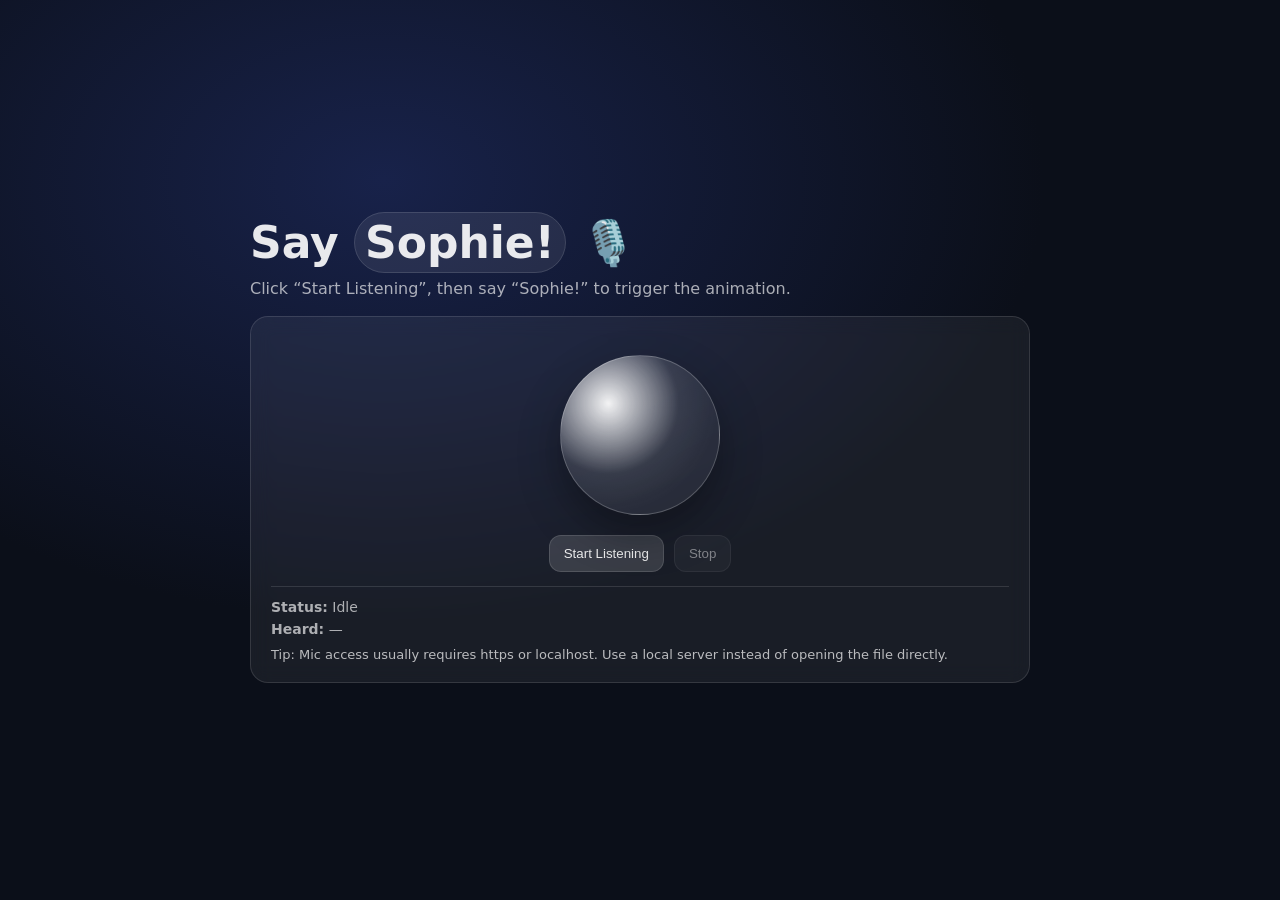
==== Sophie-voice-trigger/index.html @ 1dd47c3d "Added initial files Added initial files and a basic animation test." ====
<!doctype html>
<html lang="en">
<head>
  <meta charset="UTF-8" />
  <meta name="viewport" content="width=device-width, initial-scale=1.0" />
  <title>Sophie Voice Trigger</title>
  <link rel="stylesheet" href="styles.css" />
</head>
<body>
  <main class="wrap">
    <h1>Say <span class="pill">Sophie!</span> 🎙️</h1>
    <p class="sub">Click “Start Listening”, then say “Sophie!” to trigger the animation.</p>

    <section class="panel">
      <div id="orb" class="orb" aria-label="Animation orb"></div>

      <div class="controls">
        <button id="startBtn" class="btn primary">Start Listening</button>
        <button id="stopBtn" class="btn" disabled>Stop</button>
      </div>

      <div class="status">
        <div><strong>Status:</strong> <span id="statusText">Idle</span></div>
        <div><strong>Heard:</strong> <span id="heardText">—</span></div>
      </div>

      <p class="hint" id="hintText"></p>
    </section>
  </main>

  <script src="app.js"></script>
</body>
</html>
---- Sophie-voice-trigger/styles.css ----
:root {
  --bg: #0b0f19;
  --card: rgba(255,255,255,0.06);
  --border: rgba(255,255,255,0.12);
  --text: rgba(255,255,255,0.9);
  --muted: rgba(255,255,255,0.65);
}

* { box-sizing: border-box; }
body {
  margin: 0;
  font-family: system-ui, -apple-system, Segoe UI, Roboto, Arial, sans-serif;
  background: radial-gradient(1200px 800px at 30% 20%, #18224a 0%, var(--bg) 55%);
  color: var(--text);
  min-height: 100vh;
  display: grid;
  place-items: center;
}

.wrap { width: min(780px, 92vw); padding: 28px 0; }
h1 { margin: 0 0 10px; font-size: clamp(28px, 4vw, 44px); }
.sub { margin: 0 0 18px; color: var(--muted); }

.pill {
  padding: 4px 10px;
  border: 1px solid var(--border);
  border-radius: 999px;
  background: rgba(255,255,255,0.08);
}

.panel {
  border: 1px solid var(--border);
  background: var(--card);
  border-radius: 18px;
  padding: 20px;
  backdrop-filter: blur(10px);
}

.orb {
  width: 160px;
  height: 160px;
  border-radius: 50%;
  margin: 18px auto 20px;
  background: radial-gradient(circle at 30% 30%, rgba(255,255,255,0.95), rgba(255,255,255,0.12) 45%, rgba(255,255,255,0.06) 70%);
  border: 1px solid rgba(255,255,255,0.22);
  box-shadow: 0 18px 40px rgba(0,0,0,0.35);
  transform: translateZ(0);
}

/* Triggered animation */
.orb.play {
  animation: sophieBurst 900ms ease-in-out 1;
}

@keyframes sophieBurst {
  0%   { transform: scale(1); filter: brightness(1); box-shadow: 0 18px 40px rgba(0,0,0,0.35); }
  35%  { transform: scale(1.18); filter: brightness(1.4); box-shadow: 0 0 55px rgba(255,255,255,0.35); }
  70%  { transform: scale(0.98); filter: brightness(1.1); box-shadow: 0 0 75px rgba(160, 210, 255, 0.35); }
  100% { transform: scale(1); filter: brightness(1); box-shadow: 0 18px 40px rgba(0,0,0,0.35); }
}

.controls {
  display: flex;
  gap: 10px;
  justify-content: center;
  margin: 6px 0 14px;
}

.btn {
  border: 1px solid var(--border);
  background: rgba(255,255,255,0.08);
  color: var(--text);
  padding: 10px 14px;
  border-radius: 12px;
  cursor: pointer;
  transition: transform 120ms ease, background 120ms ease;
}
.btn:hover { transform: translateY(-1px); background: rgba(255,255,255,0.12); }
.btn:disabled { opacity: 0.5; cursor: not-allowed; transform: none; }

.btn.primary {
  background: rgba(255,255,255,0.14);
}

.status {
  display: grid;
  gap: 6px;
  color: var(--muted);
  font-size: 14px;
  border-top: 1px solid var(--border);
  padding-top: 12px;
}

.hint {
  margin: 10px 0 0;
  color: rgba(255,255,255,0.7);
  font-size: 13px;
}

body::before {
  content: "";
  position: fixed;
  inset: 0;
  background: url("assets/fireplace.gif") center / cover no-repeat;
  image-rendering: pixelated; /* keeps pixel art crisp-ish */
  opacity: 0.35;             /* adjust to taste */
  filter: blur(0px);         /* optional */
  z-index: -1;
  pointer-events: none;
}
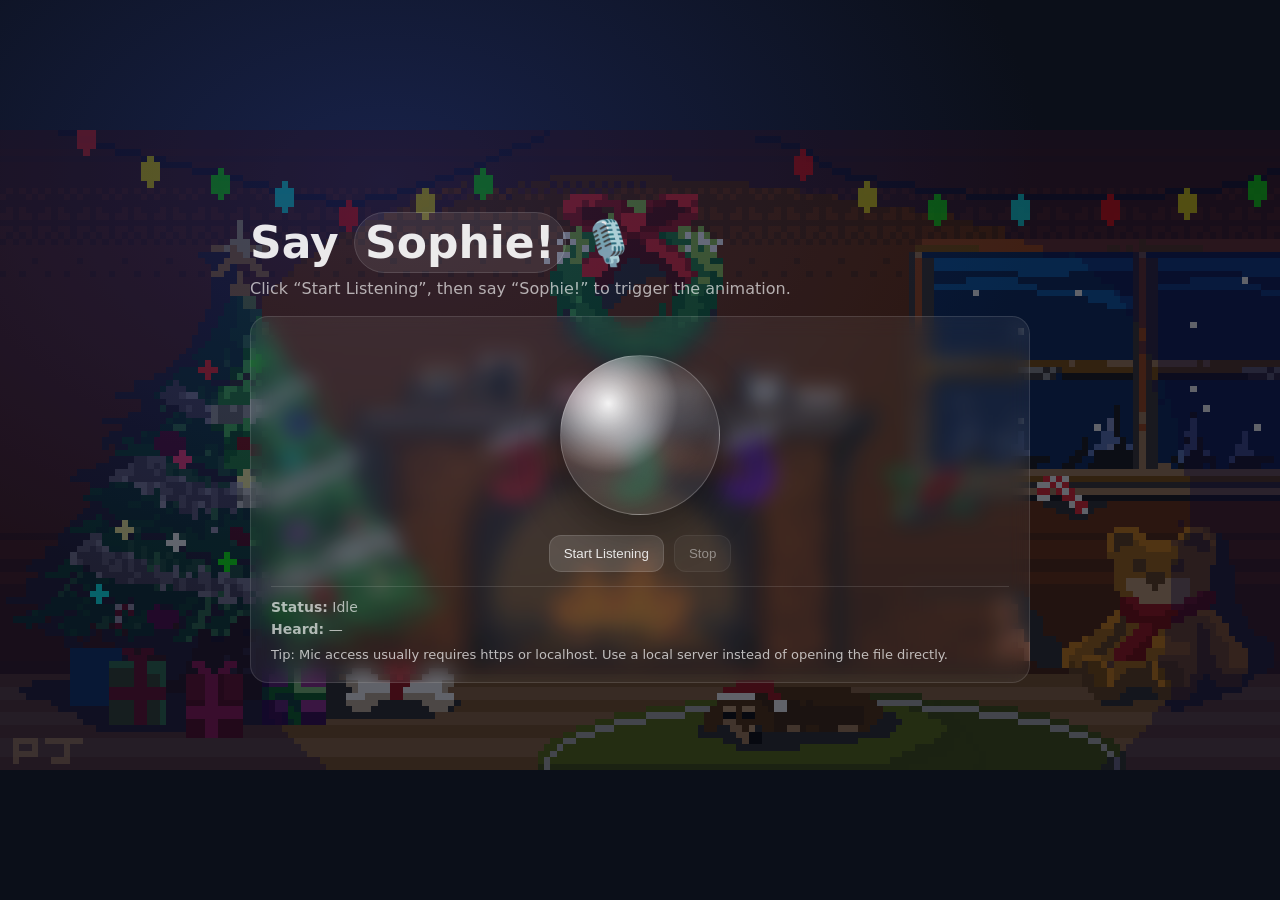
==== commit b59ad904: "Added some assets and messed around with positioning Added some assets and messed around with the po" ====
--- a/Sophie-voice-trigger/index.html
+++ b/Sophie-voice-trigger/index.html
@@ -7,6 +7,9 @@
   <link rel="stylesheet" href="styles.css" />
 </head>
 <body>
+    <video id="presentVideo" class="bg-present" autoplay muted loop playsinline>
+  <source src="assets/present.webm" type="video/webm" />
+</video>
   <main class="wrap">
     <h1>Say <span class="pill">Sophie!</span> 🎙️</h1>
     <p class="sub">Click “Start Listening”, then say “Sophie!” to trigger the animation.</p>
--- a/Sophie-voice-trigger/styles.css
+++ b/Sophie-voice-trigger/styles.css
@@ -47,7 +47,7 @@
   transform: translateZ(0);
 }
 
-/* Triggered animation */
+
 .orb.play {
   animation: sophieBurst 900ms ease-in-out 1;
 }
@@ -101,10 +101,23 @@
   content: "";
   position: fixed;
   inset: 0;
-  background: url("assets/fireplace.gif") center / cover no-repeat;
-  image-rendering: pixelated; /* keeps pixel art crisp-ish */
-  opacity: 0.35;             /* adjust to taste */
-  filter: blur(0px);         /* optional */
+  background: url("assets/background.gif") center / cover no-repeat;
+  background-size: contain;
+  image-rendering: pixelated; 
+  opacity: 0.35;             
+  filter: blur(0px);         
   z-index: -1;
   pointer-events: none;
-}+}
+
+.bg-present {
+  position: fixed;
+  width: 420px;     /* size */
+  height: 420px;
+  right: 760px;      /* position */
+  bottom: -60px;
+  object-fit: contain;
+  z-index: 0;       
+  pointer-events: none;
+}
+.wrap { position: relative; z-index: 1; } 
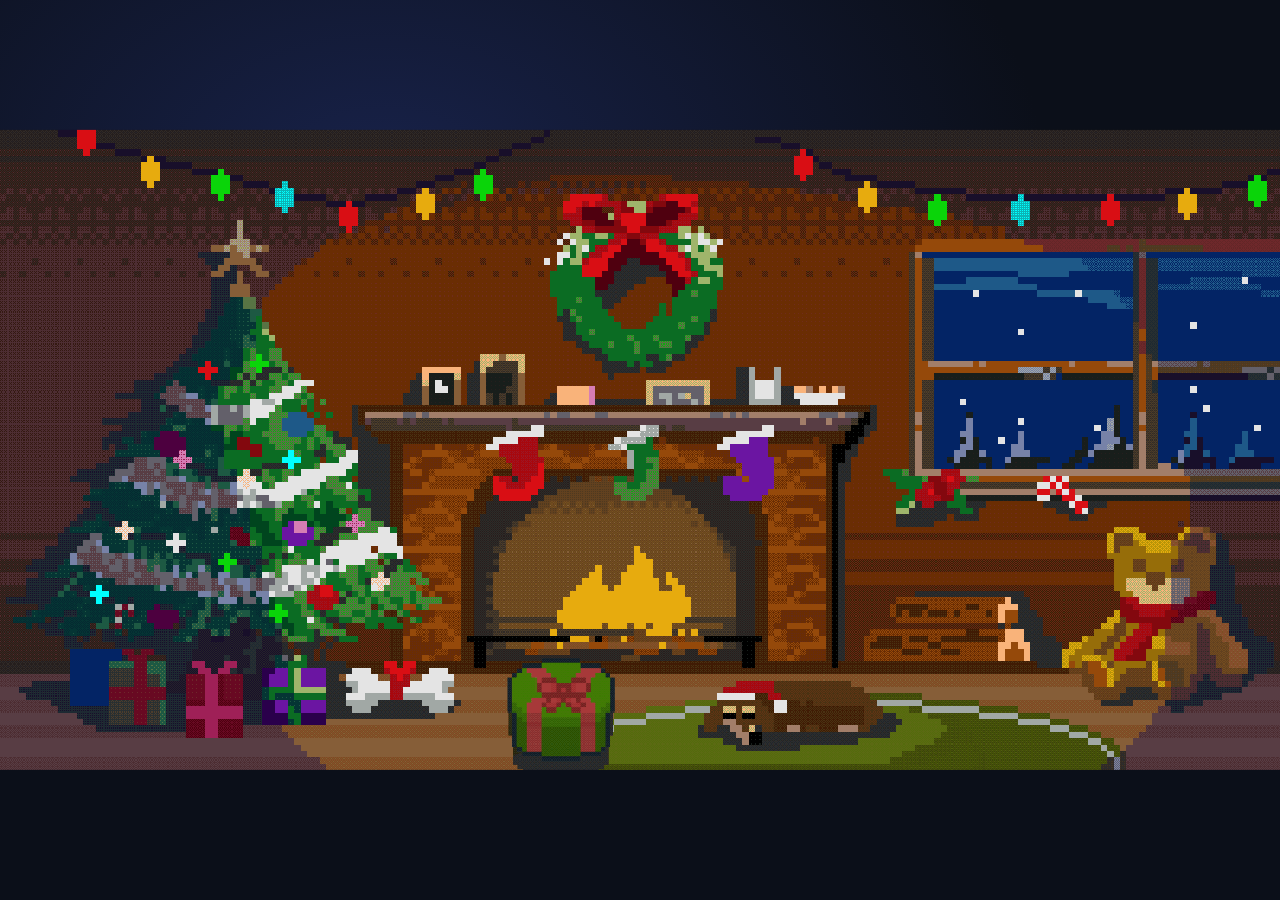
==== commit cc4e16df: "Finished project Finished project and added the music." ====
--- a/Sophie-voice-trigger/index.html
+++ b/Sophie-voice-trigger/index.html
@@ -4,33 +4,24 @@
   <meta charset="UTF-8" />
   <meta name="viewport" content="width=device-width, initial-scale=1.0" />
   <title>Sophie Voice Trigger</title>
+  
+  <link rel="preconnect" href="https://fonts.googleapis.com">
+  <link rel="preconnect" href="https://fonts.gstatic.com" crossorigin>
+  <link href="https://fonts.googleapis.com/css2?family=Press+Start+2P&display=swap" rel="stylesheet">
+
   <link rel="stylesheet" href="styles.css" />
 </head>
 <body>
     <video id="presentVideo" class="bg-present" autoplay muted loop playsinline>
-  <source src="assets/present.webm" type="video/webm" />
-</video>
-  <main class="wrap">
-    <h1>Say <span class="pill">Sophie!</span> 🎙️</h1>
-    <p class="sub">Click “Start Listening”, then say “Sophie!” to trigger the animation.</p>
+      <source src="assets/Idle.gif" type="video/gif" />
+    </video>
+  
+    <audio id="bgMusic" loop>
+      <source src="assets/music.mp3" type="audio/mp3" />
+    </audio>
 
-    <section class="panel">
-      <div id="orb" class="orb" aria-label="Animation orb"></div>
-
-      <div class="controls">
-        <button id="startBtn" class="btn primary">Start Listening</button>
-        <button id="stopBtn" class="btn" disabled>Stop</button>
-      </div>
-
-      <div class="status">
-        <div><strong>Status:</strong> <span id="statusText">Idle</span></div>
-        <div><strong>Heard:</strong> <span id="heardText">—</span></div>
-      </div>
-
-      <p class="hint" id="hintText"></p>
-    </section>
-  </main>
+    <div id="message" class="christmas-text">Merry Beartempmas!</div>
 
   <script src="app.js"></script>
 </body>
-</html>
+</html>
--- a/Sophie-voice-trigger/styles.css
+++ b/Sophie-voice-trigger/styles.css
@@ -1,123 +1,89 @@
 :root {
   --bg: #0b0f19;
-  --card: rgba(255,255,255,0.06);
-  --border: rgba(255,255,255,0.12);
-  --text: rgba(255,255,255,0.9);
-  --muted: rgba(255,255,255,0.65);
 }
 
 * { box-sizing: border-box; }
+
 body {
   margin: 0;
-  font-family: system-ui, -apple-system, Segoe UI, Roboto, Arial, sans-serif;
+  font-family: 'Press Start 2P', system-ui, sans-serif; 
   background: radial-gradient(1200px 800px at 30% 20%, #18224a 0%, var(--bg) 55%);
-  color: var(--text);
   min-height: 100vh;
-  display: grid;
-  place-items: center;
-}
-
-.wrap { width: min(780px, 92vw); padding: 28px 0; }
-h1 { margin: 0 0 10px; font-size: clamp(28px, 4vw, 44px); }
-.sub { margin: 0 0 18px; color: var(--muted); }
-
-.pill {
-  padding: 4px 10px;
-  border: 1px solid var(--border);
-  border-radius: 999px;
-  background: rgba(255,255,255,0.08);
-}
-
-.panel {
-  border: 1px solid var(--border);
-  background: var(--card);
-  border-radius: 18px;
-  padding: 20px;
-  backdrop-filter: blur(10px);
-}
-
-.orb {
-  width: 160px;
-  height: 160px;
-  border-radius: 50%;
-  margin: 18px auto 20px;
-  background: radial-gradient(circle at 30% 30%, rgba(255,255,255,0.95), rgba(255,255,255,0.12) 45%, rgba(255,255,255,0.06) 70%);
-  border: 1px solid rgba(255,255,255,0.22);
-  box-shadow: 0 18px 40px rgba(0,0,0,0.35);
-  transform: translateZ(0);
+  overflow: hidden;
+  cursor: pointer;
 }
 
 
-.orb.play {
-  animation: sophieBurst 900ms ease-in-out 1;
+.christmas-text {
+  position: fixed;
+  inset: 0;
+  display: flex;
+  align-items: flex-start;
+  padding-top: 10vh;
+  justify-content: center;
+  z-index: 10;
+  pointer-events: none;
+  
+  font-family: 'Press Start 2P', cursive; 
+  font-size: clamp(24px, 5vw, 60px);      
+  line-height: 1.5;
+  text-align: center;
+  
+  
+  color: #ff3333; 
+  text-shadow: 
+    4px 4px 0 #fff,   
+    -2px -2px 0 #fff,  
+    2px -2px 0 #fff,
+    -2px 2px 0 #fff,
+    2px 2px 0 #fff;
+    
+  
+  opacity: 0;
+  transform: scale(0.8) translateY(20px);
+  transition: opacity 0.6s step-end, transform 0.6s cubic-bezier(0.175, 0.885, 0.32, 1.275);
 }
 
-@keyframes sophieBurst {
-  0%   { transform: scale(1); filter: brightness(1); box-shadow: 0 18px 40px rgba(0,0,0,0.35); }
-  35%  { transform: scale(1.18); filter: brightness(1.4); box-shadow: 0 0 55px rgba(255,255,255,0.35); }
-  70%  { transform: scale(0.98); filter: brightness(1.1); box-shadow: 0 0 75px rgba(160, 210, 255, 0.35); }
-  100% { transform: scale(1); filter: brightness(1); box-shadow: 0 18px 40px rgba(0,0,0,0.35); }
+
+.christmas-text.show {
+  opacity: 1;
+  transform: scale(1) translateY(0);
 }
 
-.controls {
-  display: flex;
-  gap: 10px;
-  justify-content: center;
-  margin: 6px 0 14px;
-}
 
-.btn {
-  border: 1px solid var(--border);
-  background: rgba(255,255,255,0.08);
-  color: var(--text);
-  padding: 10px 14px;
-  border-radius: 12px;
-  cursor: pointer;
-  transition: transform 120ms ease, background 120ms ease;
-}
-.btn:hover { transform: translateY(-1px); background: rgba(255,255,255,0.12); }
-.btn:disabled { opacity: 0.5; cursor: not-allowed; transform: none; }
-
-.btn.primary {
-  background: rgba(255,255,255,0.14);
-}
-
-.status {
-  display: grid;
-  gap: 6px;
-  color: var(--muted);
-  font-size: 14px;
-  border-top: 1px solid var(--border);
-  padding-top: 12px;
-}
-
-.hint {
-  margin: 10px 0 0;
-  color: rgba(255,255,255,0.7);
-  font-size: 13px;
+body::after {
+  content: url("assets/Active.gif") url("assets/Trigger.gif");
+  display: none;
 }
 
 body::before {
   content: "";
   position: fixed;
   inset: 0;
-  background: url("assets/background.gif") center / cover no-repeat;
+  background: url("assets/Idle.gif") center / cover no-repeat;
   background-size: contain;
   image-rendering: pixelated; 
-  opacity: 0.35;             
-  filter: blur(0px);         
+  opacity: 1;             
   z-index: -1;
   pointer-events: none;
 }
 
+body.Trigger::before {
+  background-image: url("assets/Trigger.gif");
+}
+
+body.Active::before {
+  background-image: url("assets/Active.gif");
+}
+
+
 .bg-present {
   position: fixed;
-  width: 420px;     /* size */
+  width: 420px;
   height: 420px;
-  right: 760px;      /* position */
+  right: 760px;
   bottom: -60px;
   object-fit: contain;
   z-index: 0;       
   pointer-events: none;
-}
-.wrap { position: relative; z-index: 1; } +}
